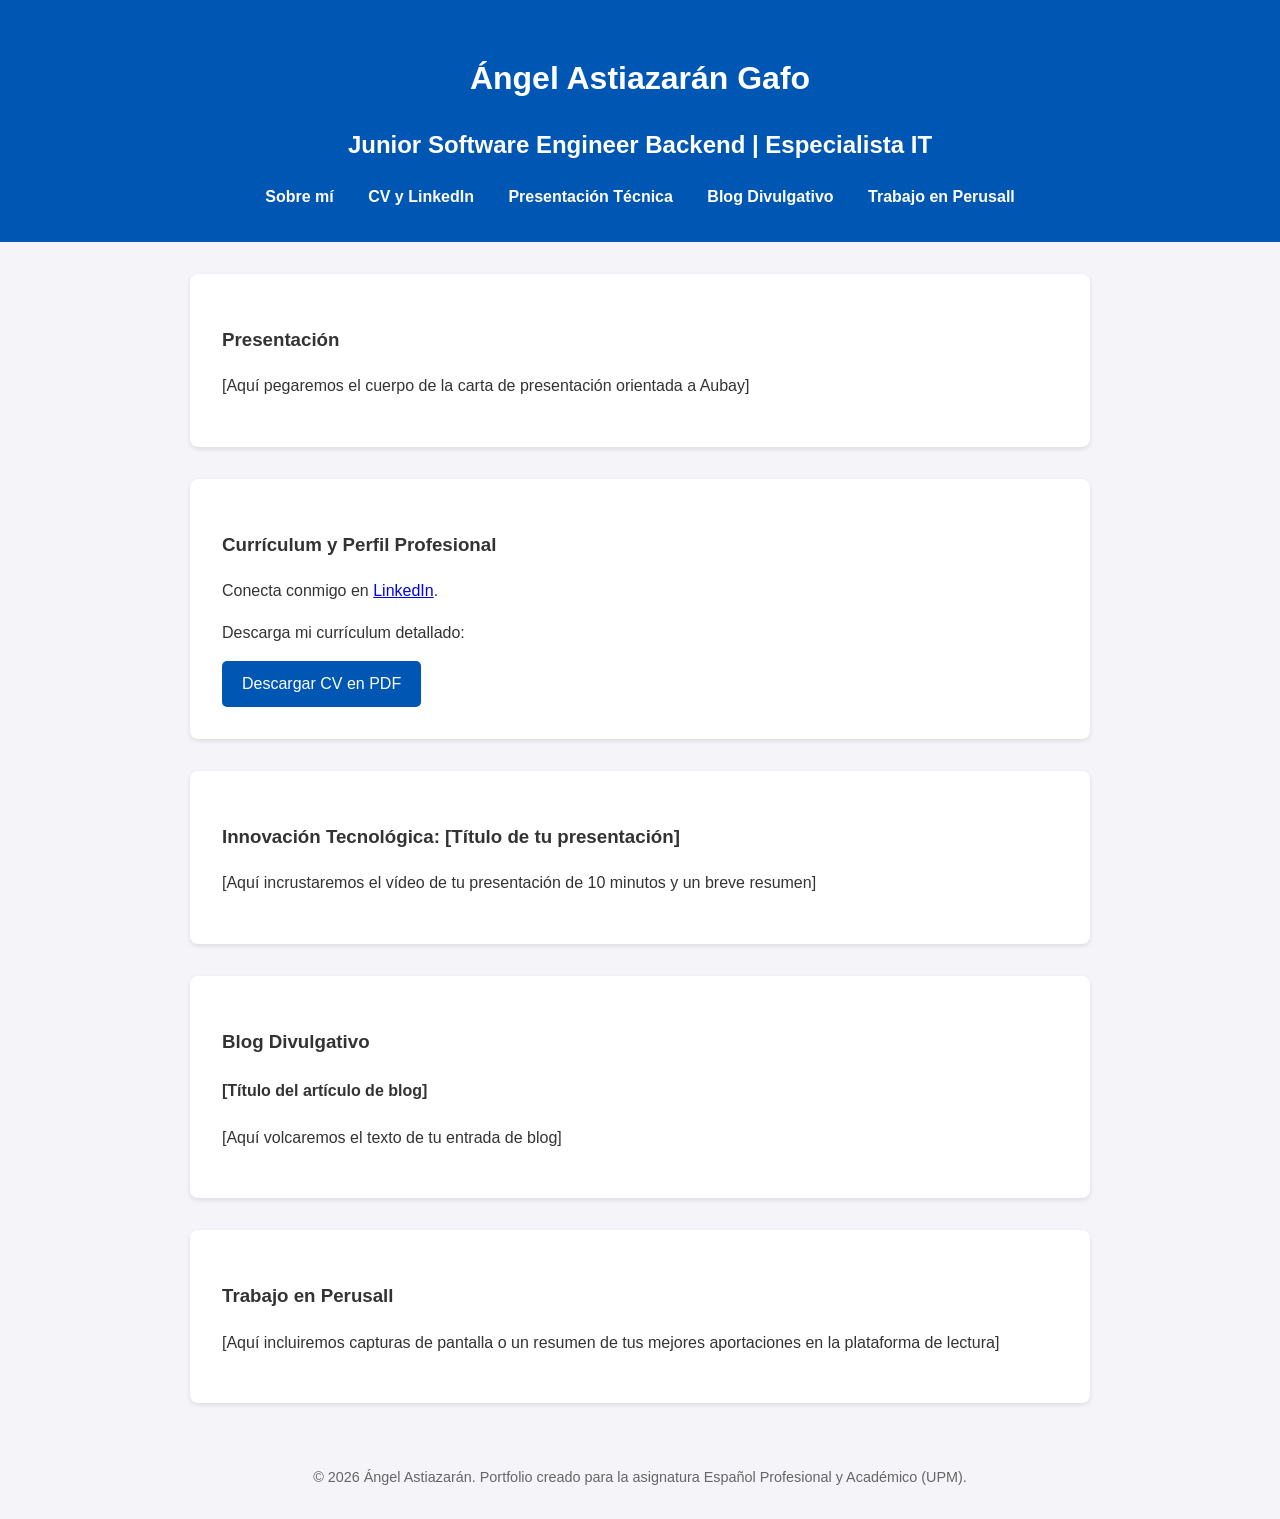
==== index.html @ 22063a9f "Lanzamiento base curriculum-web" ====
<!DOCTYPE html>
<html lang="es">
<head>
    <meta charset="UTF-8">
    <meta name="viewport" content="width=device-width, initial-scale=1.0">
    <title>Portfolio Profesional - Ángel Astiazarán</title>
    <link rel="stylesheet" href="style.css">
</head>
<body>

    <header>
        <h1>Ángel Astiazarán Gafo</h1>
        <h2>Junior Software Engineer Backend | Especialista IT</h2>
        <nav>
            <a href="#presentacion">Sobre mí</a>
            <a href="#curriculum">CV y LinkedIn</a>
            <a href="#innovacion">Presentación Técnica</a>
            <a href="#blog">Blog Divulgativo</a>
            <a href="#perusall">Trabajo en Perusall</a>
        </nav>
    </header>

    <main>
        <section id="presentacion">
            <h3>Presentación</h3>
            <p>[Aquí pegaremos el cuerpo de la carta de presentación orientada a Aubay]</p>
        </section>

        <section id="curriculum">
            <h3>Currículum y Perfil Profesional</h3>
            <p>Conecta conmigo en <a href="ENLACE_A_TU_LINKEDIN" target="_blank">LinkedIn</a>.</p>
            <p>Descarga mi currículum detallado:</p>
            <a href="ruta_al_pdf_de_tu_cv.pdf" class="btn" download>Descargar CV en PDF</a>
        </section>

        <section id="innovacion">
            <h3>Innovación Tecnológica: [Título de tu presentación]</h3>
            <p>[Aquí incrustaremos el vídeo de tu presentación de 10 minutos y un breve resumen]</p>
        </section>

        <section id="blog">
            <h3>Blog Divulgativo</h3>
            <article>
                <h4>[Título del artículo de blog]</h4>
                <p>[Aquí volcaremos el texto de tu entrada de blog]</p>
            </article>
        </section>

        <section id="perusall">
            <h3>Trabajo en Perusall</h3>
            <p>[Aquí incluiremos capturas de pantalla o un resumen de tus mejores aportaciones en la plataforma de lectura]</p>
        </section>
    </main>

    <footer>
        <p>© 2026 Ángel Astiazarán. Portfolio creado para la asignatura Español Profesional y Académico (UPM).</p>
    </footer>

</body>
</html>
---- style.css ----
/* Variables de color para mantener coherencia */
:root {
    --primary-color: #0056b3;
    --text-color: #333;
    --bg-color: #f4f4f9;
    --white: #ffffff;
}

body {
    font-family: 'Segoe UI', Roboto, Helvetica, Arial, sans-serif;
    line-height: 1.6;
    color: var(--text-color);
    background-color: var(--bg-color);
    margin: 0;
    padding: 0;
}

header {
    background: var(--primary-color);
    color: var(--white);
    padding: 2rem 0;
    text-align: center;
}

nav a {
    color: var(--white);
    margin: 0 15px;
    text-decoration: none;
    font-weight: bold;
}

main {
    max-width: 900px;
    margin: 2rem auto;
    padding: 0 20px;
}

section {
    background: var(--white);
    padding: 2rem;
    margin-bottom: 2rem;
    border-radius: 8px;
    box-shadow: 0 2px 5px rgba(0,0,0,0.1);
}

.btn {
    display: inline-block;
    background: var(--primary-color);
    color: var(--white);
    padding: 10px 20px;
    text-decoration: none;
    border-radius: 5px;
}

footer {
    text-align: center;
    padding: 1rem 0;
    margin-top: 2rem;
    font-size: 0.9rem;
    color: #666;
}
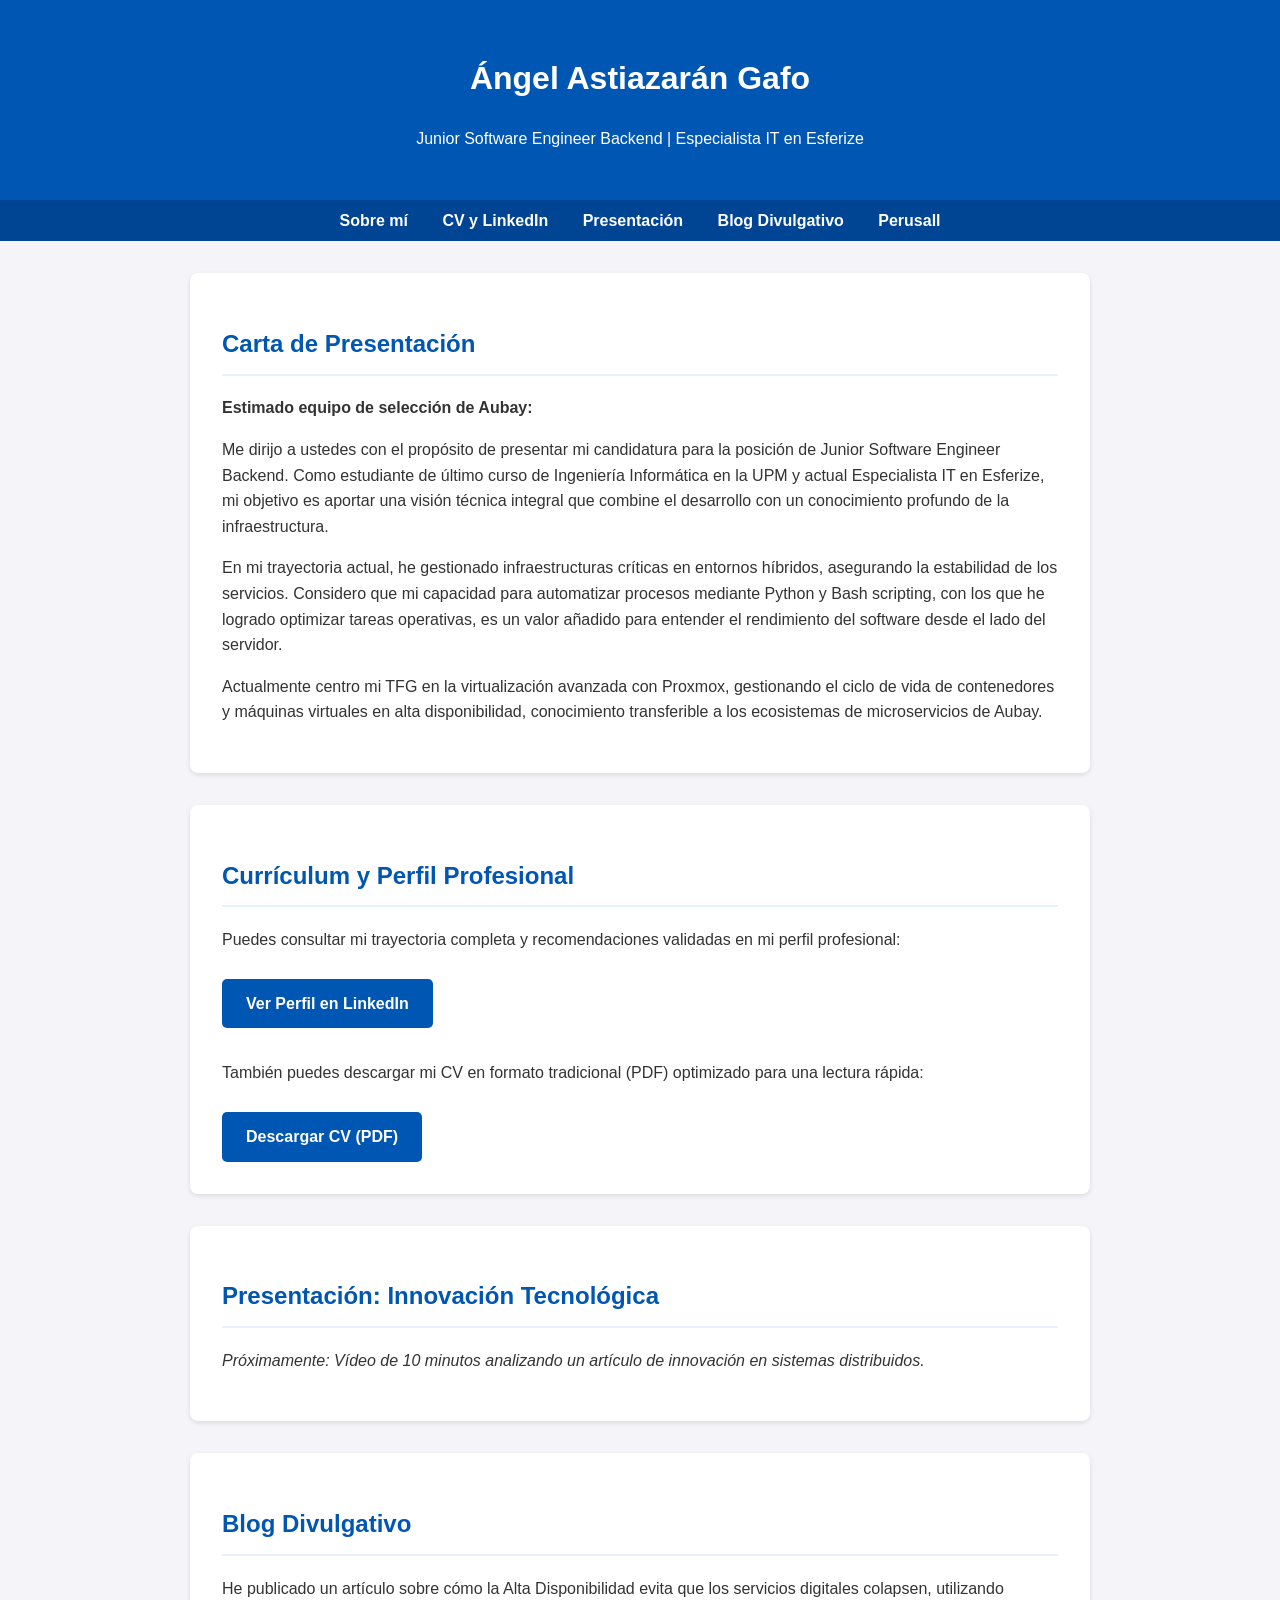
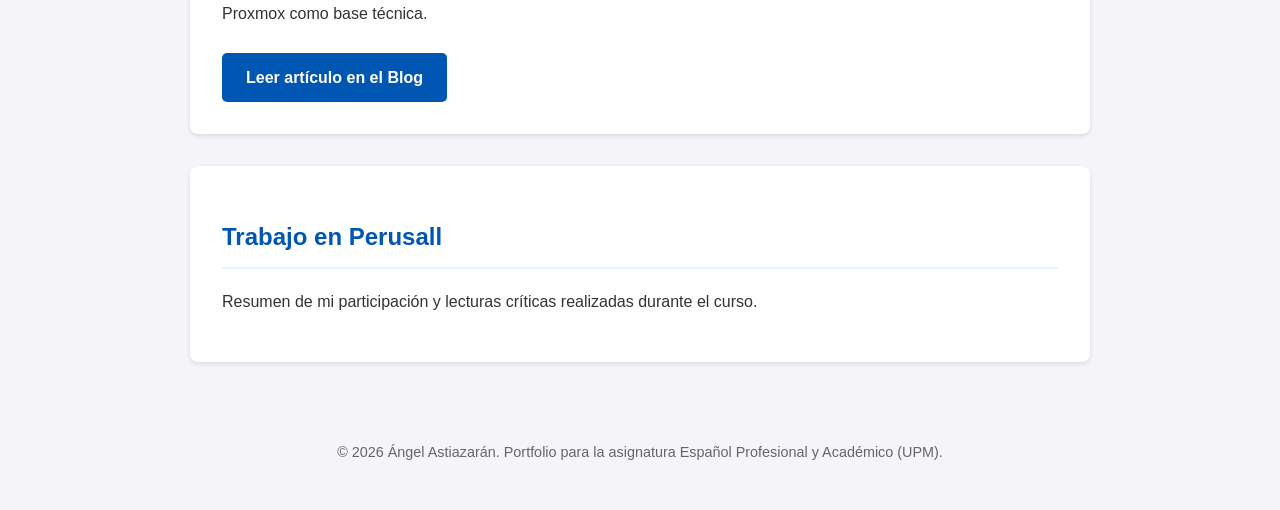
==== commit f5f391ca: "Cambios en index para poder añadir el blog" ====
--- a/index.html
+++ b/index.html
@@ -4,56 +4,138 @@
     <meta charset="UTF-8">
     <meta name="viewport" content="width=device-width, initial-scale=1.0">
     <title>Portfolio Profesional - Ángel Astiazarán</title>
-    <link rel="stylesheet" href="style.css">
+    <style>
+        :root {
+            --primary-color: #0056b3;
+            --accent-color: #e6f0ff;
+            --text-color: #333;
+            --bg-color: #f4f4f9;
+            --white: #ffffff;
+        }
+
+        body {
+            font-family: 'Segoe UI', Roboto, Helvetica, Arial, sans-serif;
+            line-height: 1.6;
+            color: var(--text-color);
+            background-color: var(--bg-color);
+            margin: 0;
+            padding: 0;
+        }
+
+        header {
+            background: var(--primary-color);
+            color: var(--white);
+            padding: 2rem 0;
+            text-align: center;
+        }
+
+        nav {
+            background: #004494;
+            padding: 0.5rem 0;
+            text-align: center;
+            position: sticky;
+            top: 0;
+            z-index: 1000;
+        }
+
+        nav a {
+            color: var(--white);
+            margin: 0 15px;
+            text-decoration: none;
+            font-weight: bold;
+        }
+
+        nav a:hover { text-decoration: underline; }
+
+        main {
+            max-width: 900px;
+            margin: 2rem auto;
+            padding: 0 20px;
+        }
+
+        section {
+            background: var(--white);
+            padding: 2rem;
+            margin-bottom: 2rem;
+            border-radius: 8px;
+            box-shadow: 0 2px 5px rgba(0,0,0,0.1);
+        }
+
+        h2 { color: var(--primary-color); border-bottom: 2px solid var(--accent-color); padding-bottom: 10px; }
+        
+        .btn {
+            display: inline-block;
+            background: var(--primary-color);
+            color: var(--white);
+            padding: 12px 24px;
+            text-decoration: none;
+            border-radius: 5px;
+            font-weight: bold;
+            margin-top: 10px;
+        }
+
+        .btn:hover { background: #004494; }
+
+        footer {
+            text-align: center;
+            padding: 2rem 0;
+            color: #666;
+            font-size: 0.9rem;
+        }
+    </style>
 </head>
 <body>
 
     <header>
         <h1>Ángel Astiazarán Gafo</h1>
-        <h2>Junior Software Engineer Backend | Especialista IT</h2>
-        <nav>
-            <a href="#presentacion">Sobre mí</a>
-            <a href="#curriculum">CV y LinkedIn</a>
-            <a href="#innovacion">Presentación Técnica</a>
-            <a href="#blog">Blog Divulgativo</a>
-            <a href="#perusall">Trabajo en Perusall</a>
-        </nav>
+        <p>Junior Software Engineer Backend | Especialista IT en Esferize</p>
     </header>
+
+    <nav>
+        <a href="#presentacion">Sobre mí</a>
+        <a href="#curriculum">CV y LinkedIn</a>
+        <a href="#innovacion">Presentación</a>
+        <a href="blog.html">Blog Divulgativo</a>
+        <a href="#perusall">Perusall</a>
+    </nav>
 
     <main>
         <section id="presentacion">
-            <h3>Presentación</h3>
-            <p>[Aquí pegaremos el cuerpo de la carta de presentación orientada a Aubay]</p>
+            <h2>Carta de Presentación</h2>
+            <p><strong>Estimado equipo de selección de Aubay:</strong></p>
+            <p>Me dirijo a ustedes con el propósito de presentar mi candidatura para la posición de Junior Software Engineer Backend. Como estudiante de último curso de Ingeniería Informática en la UPM y actual Especialista IT en Esferize, mi objetivo es aportar una visión técnica integral que combine el desarrollo con un conocimiento profundo de la infraestructura.</p>
+            <p>En mi trayectoria actual, he gestionado infraestructuras críticas en entornos híbridos, asegurando la estabilidad de los servicios. Considero que mi capacidad para automatizar procesos mediante Python y Bash scripting, con los que he logrado optimizar tareas operativas, es un valor añadido para entender el rendimiento del software desde el lado del servidor.</p>
+            <p>Actualmente centro mi TFG en la virtualización avanzada con Proxmox, gestionando el ciclo de vida de contenedores y máquinas virtuales en alta disponibilidad, conocimiento transferible a los ecosistemas de microservicios de Aubay.</p>
         </section>
 
         <section id="curriculum">
-            <h3>Currículum y Perfil Profesional</h3>
-            <p>Conecta conmigo en <a href="ENLACE_A_TU_LINKEDIN" target="_blank">LinkedIn</a>.</p>
-            <p>Descarga mi currículum detallado:</p>
-            <a href="ruta_al_pdf_de_tu_cv.pdf" class="btn" download>Descargar CV en PDF</a>
+            <h2>Currículum y Perfil Profesional</h2>
+            <p>Puedes consultar mi trayectoria completa y recomendaciones validadas en mi perfil profesional:</p>
+            <a href="https://www.linkedin.com/in/angel-astiazaran/" class="btn" target="_blank">Ver Perfil en LinkedIn</a>
+            
+            <p style="margin-top: 2rem;">También puedes descargar mi CV en formato tradicional (PDF) optimizado para una lectura rápida:</p>
+            <a href="Curriculum_Angel_Astiazaran.pdf" class="btn" download>Descargar CV (PDF)</a>
         </section>
 
         <section id="innovacion">
-            <h3>Innovación Tecnológica: [Título de tu presentación]</h3>
-            <p>[Aquí incrustaremos el vídeo de tu presentación de 10 minutos y un breve resumen]</p>
-        </section>
+            <h2>Presentación: Innovación Tecnológica</h2>
+            <p><em>Próximamente: Vídeo de 10 minutos analizando un artículo de innovación en sistemas distribuidos.</em></p>
+            </section>
 
         <section id="blog">
-            <h3>Blog Divulgativo</h3>
-            <article>
-                <h4>[Título del artículo de blog]</h4>
-                <p>[Aquí volcaremos el texto de tu entrada de blog]</p>
-            </article>
+            <h2>Blog Divulgativo</h2>
+            <p>He publicado un artículo sobre cómo la Alta Disponibilidad evita que los servicios digitales colapsen, utilizando Proxmox como base técnica.</p>
+            <a href="blog.html" class="btn">Leer artículo en el Blog</a>
         </section>
 
         <section id="perusall">
-            <h3>Trabajo en Perusall</h3>
-            <p>[Aquí incluiremos capturas de pantalla o un resumen de tus mejores aportaciones en la plataforma de lectura]</p>
+            <h2>Trabajo en Perusall</h2>
+            <p>Resumen de mi participación y lecturas críticas realizadas durante el curso.</p>
         </section>
     </main>
 
     <footer>
-        <p>© 2026 Ángel Astiazarán. Portfolio creado para la asignatura Español Profesional y Académico (UPM).</p>
+        <p>© 2026 Ángel Astiazarán. Portfolio para la asignatura Español Profesional y Académico (UPM).</p>
     </footer>
 
 </body>
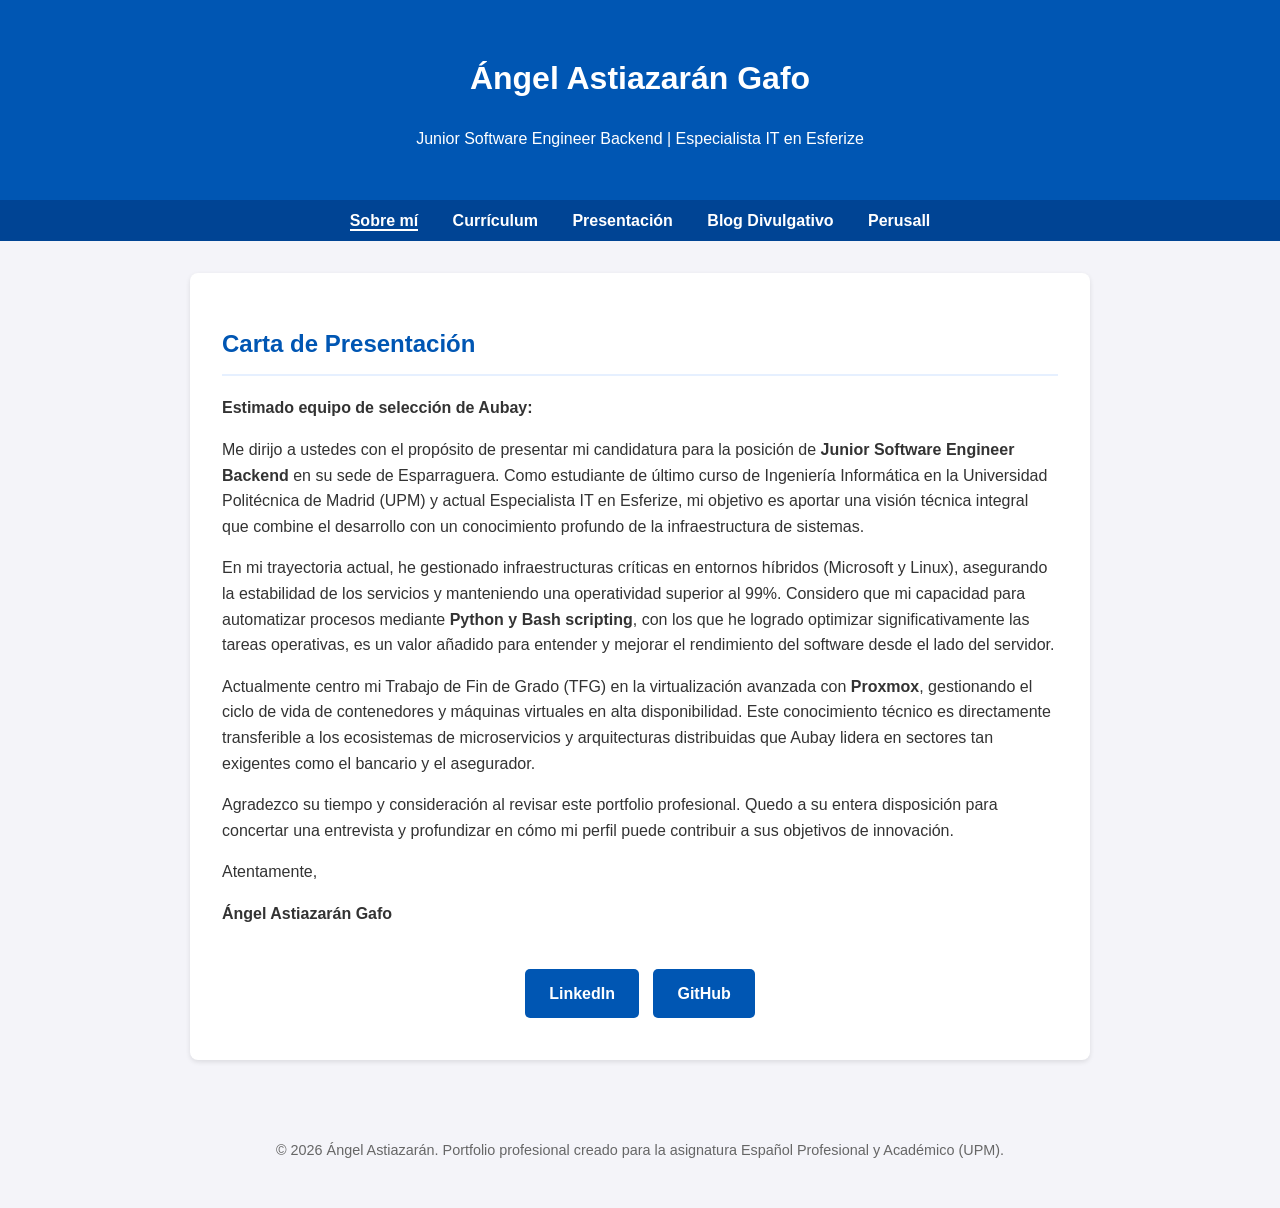
==== commit 4cafe1ac: "Distribución de secciones en poáginas." ====
--- a/index.html
+++ b/index.html
@@ -3,86 +3,8 @@
 <head>
     <meta charset="UTF-8">
     <meta name="viewport" content="width=device-width, initial-scale=1.0">
-    <title>Portfolio Profesional - Ángel Astiazarán</title>
-    <style>
-        :root {
-            --primary-color: #0056b3;
-            --accent-color: #e6f0ff;
-            --text-color: #333;
-            --bg-color: #f4f4f9;
-            --white: #ffffff;
-        }
-
-        body {
-            font-family: 'Segoe UI', Roboto, Helvetica, Arial, sans-serif;
-            line-height: 1.6;
-            color: var(--text-color);
-            background-color: var(--bg-color);
-            margin: 0;
-            padding: 0;
-        }
-
-        header {
-            background: var(--primary-color);
-            color: var(--white);
-            padding: 2rem 0;
-            text-align: center;
-        }
-
-        nav {
-            background: #004494;
-            padding: 0.5rem 0;
-            text-align: center;
-            position: sticky;
-            top: 0;
-            z-index: 1000;
-        }
-
-        nav a {
-            color: var(--white);
-            margin: 0 15px;
-            text-decoration: none;
-            font-weight: bold;
-        }
-
-        nav a:hover { text-decoration: underline; }
-
-        main {
-            max-width: 900px;
-            margin: 2rem auto;
-            padding: 0 20px;
-        }
-
-        section {
-            background: var(--white);
-            padding: 2rem;
-            margin-bottom: 2rem;
-            border-radius: 8px;
-            box-shadow: 0 2px 5px rgba(0,0,0,0.1);
-        }
-
-        h2 { color: var(--primary-color); border-bottom: 2px solid var(--accent-color); padding-bottom: 10px; }
-        
-        .btn {
-            display: inline-block;
-            background: var(--primary-color);
-            color: var(--white);
-            padding: 12px 24px;
-            text-decoration: none;
-            border-radius: 5px;
-            font-weight: bold;
-            margin-top: 10px;
-        }
-
-        .btn:hover { background: #004494; }
-
-        footer {
-            text-align: center;
-            padding: 2rem 0;
-            color: #666;
-            font-size: 0.9rem;
-        }
-    </style>
+    <title>Ángel Astiazarán | Home</title>
+    <link rel="stylesheet" href="style.css">
 </head>
 <body>
 
@@ -92,50 +14,38 @@
     </header>
 
     <nav>
-        <a href="#presentacion">Sobre mí</a>
-        <a href="#curriculum">CV y LinkedIn</a>
-        <a href="#innovacion">Presentación</a>
+        <a href="index.html" style="border-bottom: 2px solid white;">Sobre mí</a>
+        <a href="cv.html">Currículum</a>
+        <a href="presentacion.html">Presentación</a>
         <a href="blog.html">Blog Divulgativo</a>
-        <a href="#perusall">Perusall</a>
+        <a href="perusall.html">Perusall</a>
     </nav>
 
     <main>
         <section id="presentacion">
             <h2>Carta de Presentación</h2>
             <p><strong>Estimado equipo de selección de Aubay:</strong></p>
-            <p>Me dirijo a ustedes con el propósito de presentar mi candidatura para la posición de Junior Software Engineer Backend. Como estudiante de último curso de Ingeniería Informática en la UPM y actual Especialista IT en Esferize, mi objetivo es aportar una visión técnica integral que combine el desarrollo con un conocimiento profundo de la infraestructura.</p>
-            <p>En mi trayectoria actual, he gestionado infraestructuras críticas en entornos híbridos, asegurando la estabilidad de los servicios. Considero que mi capacidad para automatizar procesos mediante Python y Bash scripting, con los que he logrado optimizar tareas operativas, es un valor añadido para entender el rendimiento del software desde el lado del servidor.</p>
-            <p>Actualmente centro mi TFG en la virtualización avanzada con Proxmox, gestionando el ciclo de vida de contenedores y máquinas virtuales en alta disponibilidad, conocimiento transferible a los ecosistemas de microservicios de Aubay.</p>
-        </section>
-
-        <section id="curriculum">
-            <h2>Currículum y Perfil Profesional</h2>
-            <p>Puedes consultar mi trayectoria completa y recomendaciones validadas en mi perfil profesional:</p>
-            <a href="https://www.linkedin.com/in/angel-astiazaran/" class="btn" target="_blank">Ver Perfil en LinkedIn</a>
             
-            <p style="margin-top: 2rem;">También puedes descargar mi CV en formato tradicional (PDF) optimizado para una lectura rápida:</p>
-            <a href="Curriculum_Angel_Astiazaran.pdf" class="btn" download>Descargar CV (PDF)</a>
-        </section>
-
-        <section id="innovacion">
-            <h2>Presentación: Innovación Tecnológica</h2>
-            <p><em>Próximamente: Vídeo de 10 minutos analizando un artículo de innovación en sistemas distribuidos.</em></p>
-            </section>
-
-        <section id="blog">
-            <h2>Blog Divulgativo</h2>
-            <p>He publicado un artículo sobre cómo la Alta Disponibilidad evita que los servicios digitales colapsen, utilizando Proxmox como base técnica.</p>
-            <a href="blog.html" class="btn">Leer artículo en el Blog</a>
-        </section>
-
-        <section id="perusall">
-            <h2>Trabajo en Perusall</h2>
-            <p>Resumen de mi participación y lecturas críticas realizadas durante el curso.</p>
+            <p>Me dirijo a ustedes con el propósito de presentar mi candidatura para la posición de <strong>Junior Software Engineer Backend</strong> en su sede de Esparraguera. Como estudiante de último curso de Ingeniería Informática en la Universidad Politécnica de Madrid (UPM) y actual Especialista IT en Esferize, mi objetivo es aportar una visión técnica integral que combine el desarrollo con un conocimiento profundo de la infraestructura de sistemas.</p>
+            
+            <p>En mi trayectoria actual, he gestionado infraestructuras críticas en entornos híbridos (Microsoft y Linux), asegurando la estabilidad de los servicios y manteniendo una operatividad superior al 99%. Considero que mi capacidad para automatizar procesos mediante <strong>Python y Bash scripting</strong>, con los que he logrado optimizar significativamente las tareas operativas, es un valor añadido para entender y mejorar el rendimiento del software desde el lado del servidor.</p>
+            
+            <p>Actualmente centro mi Trabajo de Fin de Grado (TFG) en la virtualización avanzada con <strong>Proxmox</strong>, gestionando el ciclo de vida de contenedores y máquinas virtuales en alta disponibilidad. Este conocimiento técnico es directamente transferible a los ecosistemas de microservicios y arquitecturas distribuidas que Aubay lidera en sectores tan exigentes como el bancario y el asegurador.</p>
+            
+            <p>Agradezco su tiempo y consideración al revisar este portfolio profesional. Quedo a su entera disposición para concertar una entrevista y profundizar en cómo mi perfil puede contribuir a sus objetivos de innovación.</p>
+            
+            <p>Atentamente,</p>
+            <p><strong>Ángel Astiazarán Gafo</strong></p>
+            
+            <div style="margin-top: 2rem; text-align: center;">
+                <a href="https://www.linkedin.com/in/angel-astiazaran/" class="btn" target="_blank">LinkedIn</a>
+                <a href="https://github.com/tu-usuario" class="btn" target="_blank">GitHub</a>
+            </div>
         </section>
     </main>
 
     <footer>
-        <p>© 2026 Ángel Astiazarán. Portfolio para la asignatura Español Profesional y Académico (UPM).</p>
+        <p>© 2026 Ángel Astiazarán. Portfolio profesional creado para la asignatura Español Profesional y Académico (UPM).</p>
     </footer>
 
 </body>
--- a/style.css
+++ b/style.css
@@ -0,0 +1,81 @@
+:root {
+    --primary-color: #0056b3;
+    --accent-color: #e6f0ff;
+    --text-color: #333;
+    --bg-color: #f4f4f9;
+    --white: #ffffff;
+}
+
+body {
+    font-family: 'Segoe UI', Roboto, Helvetica, Arial, sans-serif;
+    line-height: 1.6;
+    color: var(--text-color);
+    background-color: var(--bg-color);
+    margin: 0;
+}
+
+header {
+    background: var(--primary-color);
+    color: var(--white);
+    padding: 2rem 0;
+    text-align: center;
+}
+
+nav {
+    background: #004494;
+    padding: 0.5rem 0;
+    text-align: center;
+    position: sticky;
+    top: 0;
+    z-index: 1000;
+}
+
+nav a {
+    color: var(--white);
+    margin: 0 15px;
+    text-decoration: none;
+    font-weight: bold;
+}
+
+nav a:hover { text-decoration: underline; }
+
+main {
+    max-width: 900px;
+    margin: 2rem auto;
+    padding: 0 20px;
+    min-height: 70vh;
+}
+
+section {
+    background: var(--white);
+    padding: 2rem;
+    border-radius: 8px;
+    box-shadow: 0 2px 5px rgba(0,0,0,0.1);
+}
+
+h2 { color: var(--primary-color); border-bottom: 2px solid var(--accent-color); padding-bottom: 10px; }
+
+.btn {
+    display: inline-block;
+    background: var(--primary-color);
+    color: var(--white);
+    padding: 12px 24px;
+    text-decoration: none;
+    border-radius: 5px;
+    font-weight: bold;
+    margin: 10px 5px;
+}
+
+.pdf-container {
+    width: 100%;
+    height: 600px;
+    border: 1px solid #ddd;
+    margin-top: 20px;
+}
+
+footer {
+    text-align: center;
+    padding: 2rem 0;
+    color: #666;
+    font-size: 0.9rem;
+}
